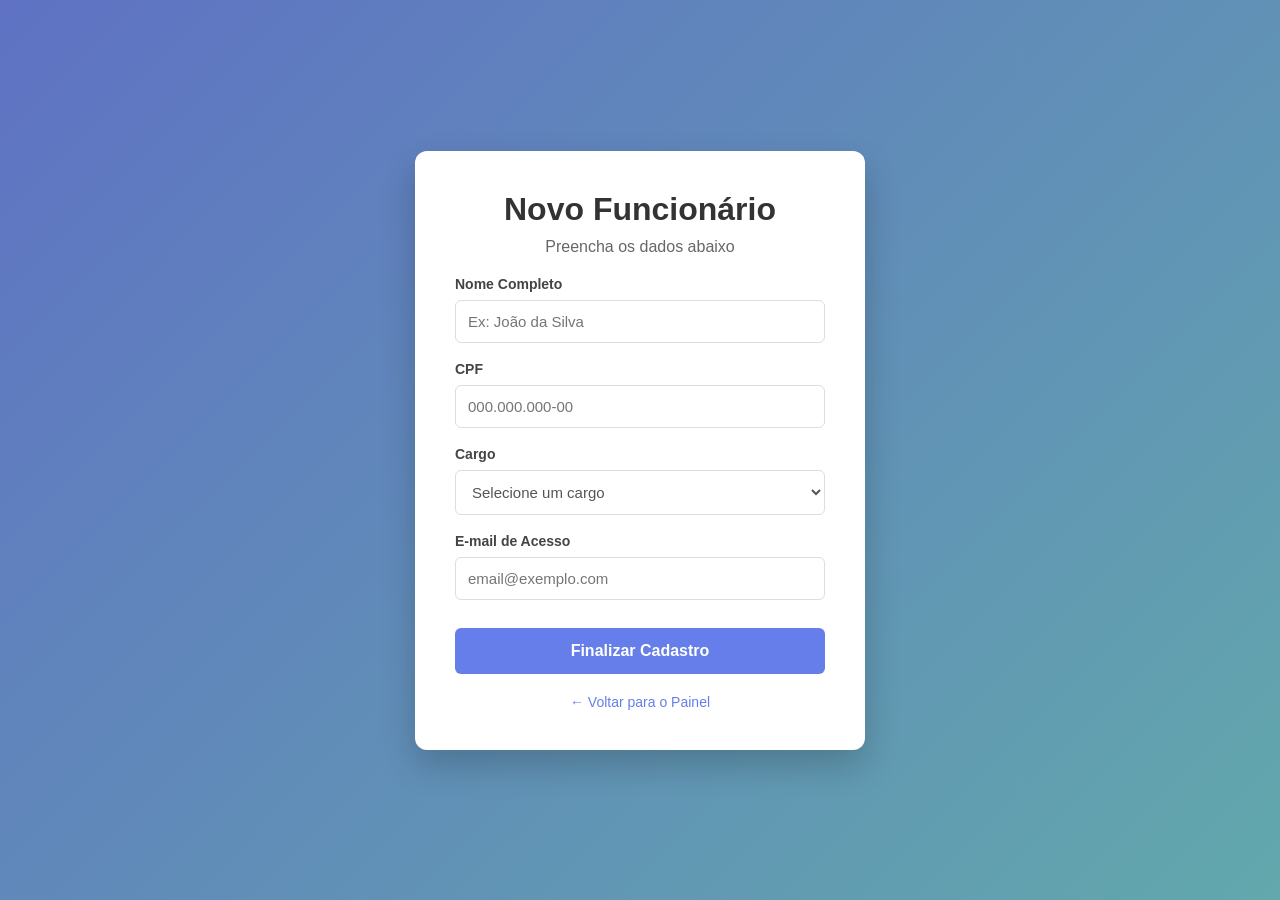
==== cadastro-funcionario.html @ 980a028f "add html files and css for them" ====
<!DOCTYPE html>
<html lang="pt-br">
<head>
    <meta charset="UTF-8">
    <meta name="viewport" content="width=device-width, initial-scale=1.0">
    <title>Cadastrar Funcionário - Cadastra Aí</title>
    <link rel="stylesheet" href="style.css">
</head>
<body>
    <div class="login-container">
        <h1>Novo Funcionário</h1>
        <p style="text-align: center; margin-bottom: 20px; color: #666;">Preencha os dados abaixo</p>
        
        <form id="employeeForm">
            <div class="form-group">
                <label for="fullName">Nome Completo</label>
                <input type="text" id="fullName" name="fullName" placeholder="Ex: João da Silva" required>
            </div>
            
            <div class="form-group">
                <label for="cpf">CPF</label>
                <input type="text" id="cpf" name="cpf" placeholder="000.000.000-00" required>
            </div>

            <div class="form-group">
                <label for="role">Cargo</label>
                <select id="role" name="role" class="custom-select" required>
                    <option value="">Selecione um cargo</option>
                    <option value="garcom">Garçom / Garçonete</option>
                    <option value="cozinheiro">Cozinheiro(a)</option>
                    <option value="caixa">Operador de Caixa</option>
                    <option value="gerente">Gerente</option>
                </select>
            </div>

            <div class="form-group">
                <label for="email">E-mail de Acesso</label>
                <input type="email" id="email" name="email" placeholder="email@exemplo.com" required>
            </div>

            <button type="submit" id="btnCadastrar">Finalizar Cadastro</button>
            
            <a href="dashboard.html" class="back-link">← Voltar para o Painel</a>
        </form>
    </div>

    <script src="cadastro.js"></script>
</body>
</html>
---- style.css ----
* {
    margin: 0;
    padding: 0;
    box-sizing: border-box;
}

body {
    font-family: 'Segoe UI', Tahoma, Geneva, Verdana, sans-serif;
    background: linear-gradient(135deg, #5f72c4 0%, #62A8AC 100%);
    min-height: 100vh;
    display: flex;
    justify-content: center;
    align-items: center;
    padding: 20px;
}


.login-container {
    background: white;
    padding: 40px;
    border-radius: 12px;
    box-shadow: 0 15px 35px rgba(0, 0, 0, 0.2);
    width: 100%;
    max-width: 450px;
}

h1 {
    text-align: center;
    color: #333;
    margin-bottom: 10px;
}

.form-group {
    margin-bottom: 18px;
}

label {
    display: block;
    margin-bottom: 8px;
    color: #444;
    font-weight: 600;
    font-size: 14px;
}


input, .custom-select {
    width: 100%;
    padding: 12px;
    border: 1px solid #ddd;
    border-radius: 6px;
    font-size: 15px;
    transition: all 0.3s ease;
}

input:focus, .custom-select:focus {
    outline: none;
    border-color: #667eea;
    box-shadow: 0 0 8px rgba(102, 126, 234, 0.2);
}


.custom-select {
    background-color: #fff;
    cursor: pointer;
    color: #555;
}

button {
    width: 100%;
    padding: 14px;
    background: #667eea;
    color: white;
    border: none;
    border-radius: 6px;
    font-size: 16px;
    font-weight: bold;
    cursor: pointer;
    transition: background 0.3s, transform 0.1s;
    margin-top: 10px;
}

button:hover {
    background: #764ba2;
}

button:active {
    transform: scale(0.98);
}

.back-link {
    display: block;
    text-align: center;
    margin-top: 20px;
    color: #667eea;
    text-decoration: none;
    font-size: 14px;
    font-weight: 500;
}

.back-link:hover {
    text-decoration: underline;
}
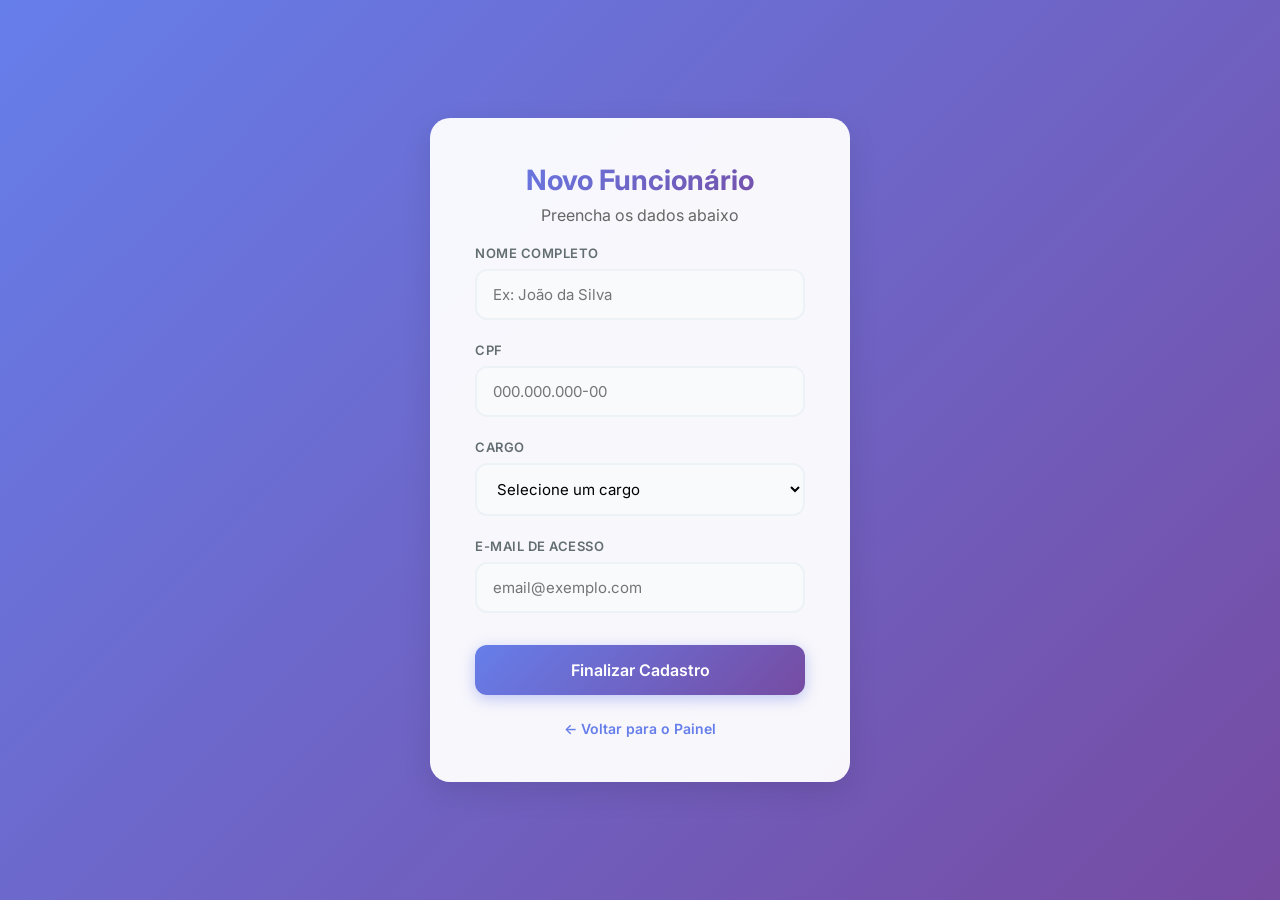
==== commit 0e1cfaec: "small change html" ====
--- a/cadastro-funcionario.html
+++ b/cadastro-funcionario.html
@@ -40,7 +40,7 @@
 
             <button type="submit" id="btnCadastrar">Finalizar Cadastro</button>
             
-            <a href="dashboard.html" class="back-link">← Voltar para o Painel</a>
+            <a href="dashboard.html" class="back-link"> ← Voltar para o Painel</a>
         </form>
     </div>
 
--- a/style.css
+++ b/style.css
@@ -1,87 +1,121 @@
+
+@import url('https://fonts.googleapis.com/css2?family=Inter:wght@300;400;600;700&display=swap');
+
+:root {
+    --primary-color: #667eea;
+    --secondary-color: #764ba2;
+    --accent-color: #62A8AC;
+    --bg-gradient: linear-gradient(135deg, #667eea 0%, #764ba2 100%);
+    --glass-bg: rgba(255, 255, 255, 0.95);
+    --text-main: #2d3436;
+    --text-light: #636e72;
+    --shadow-soft: 0 10px 30px rgba(0, 0, 0, 0.1);
+}
 
 * {
     margin: 0;
     padding: 0;
     box-sizing: border-box;
+    font-family: 'Inter', sans-serif;
 }
 
 body {
-    font-family: 'Segoe UI', Tahoma, Geneva, Verdana, sans-serif;
-    background: linear-gradient(135deg, #5f72c4 0%, #62A8AC 100%);
+    background: var(--bg-gradient);
     min-height: 100vh;
     display: flex;
     justify-content: center;
     align-items: center;
     padding: 20px;
+    color: var(--text-main);
 }
 
 
 .login-container {
-    background: white;
-    padding: 40px;
-    border-radius: 12px;
-    box-shadow: 0 15px 35px rgba(0, 0, 0, 0.2);
+    background: var(--glass-bg);
+    padding: 45px;
+    border-radius: 20px;
+    box-shadow: var(--shadow-soft);
     width: 100%;
-    max-width: 450px;
+    max-width: 420px;
+    transform: translateY(0);
+    transition: transform 0.3s ease, box-shadow 0.3s ease;
+}
+
+.login-container:hover {
+    transform: translateY(-5px);
+    box-shadow: 0 15px 40px rgba(0, 0, 0, 0.15);
 }
 
 h1 {
+    font-size: 28px;
+    font-weight: 700;
     text-align: center;
-    color: #333;
-    margin-bottom: 10px;
+    margin-bottom: 8px;
+    background: var(--bg-gradient);
+    -webkit-background-clip: text;
+    background-clip: text;
+    -webkit-text-fill-color: transparent;
 }
 
+p.subtitle {
+    text-align: center;
+    font-size: 14px;
+    color: var(--text-light);
+    margin-bottom: 30px;
+}
+
+
 .form-group {
-    margin-bottom: 18px;
+    margin-bottom: 22px;
 }
 
 label {
     display: block;
     margin-bottom: 8px;
-    color: #444;
+    font-size: 13px;
     font-weight: 600;
-    font-size: 14px;
+    text-transform: uppercase;
+    letter-spacing: 0.5px;
+    color: var(--text-light);
 }
-
 
 input, .custom-select {
     width: 100%;
-    padding: 12px;
-    border: 1px solid #ddd;
-    border-radius: 6px;
+    padding: 14px 16px;
+    border: 2px solid #edf2f7;
+    border-radius: 12px;
     font-size: 15px;
-    transition: all 0.3s ease;
+    background-color: #f8fafc;
+    transition: all 0.2s ease-in-out;
 }
 
 input:focus, .custom-select:focus {
     outline: none;
-    border-color: #667eea;
-    box-shadow: 0 0 8px rgba(102, 126, 234, 0.2);
+    border-color: var(--primary-color);
+    background-color: #fff;
+    box-shadow: 0 0 0 4px rgba(102, 126, 234, 0.1);
 }
 
 
-.custom-select {
-    background-color: #fff;
-    cursor: pointer;
-    color: #555;
-}
-
 button {
     width: 100%;
-    padding: 14px;
-    background: #667eea;
+    padding: 15px;
+    background: var(--bg-gradient);
     color: white;
     border: none;
-    border-radius: 6px;
+    border-radius: 12px;
     font-size: 16px;
-    font-weight: bold;
+    font-weight: 600;
     cursor: pointer;
-    transition: background 0.3s, transform 0.1s;
+    box-shadow: 0 4px 15px rgba(102, 126, 234, 0.4);
+    transition: all 0.3s ease;
     margin-top: 10px;
 }
 
 button:hover {
-    background: #764ba2;
+    filter: brightness(1.1);
+    box-shadow: 0 6px 20px rgba(102, 126, 234, 0.6);
+    transform: scale(1.02);
 }
 
 button:active {
@@ -91,13 +125,20 @@
 .back-link {
     display: block;
     text-align: center;
-    margin-top: 20px;
-    color: #667eea;
+    margin-top: 25px;
+    color: var(--primary-color);
     text-decoration: none;
     font-size: 14px;
-    font-weight: 500;
+    font-weight: 600;
+    transition: color 0.2s;
 }
 
 .back-link:hover {
-    text-decoration: underline;
+    color: var(--secondary-color);
+}
+
+@media (max-width: 480px) {
+    .login-container {
+        padding: 30px 20px;
+    }
 }
